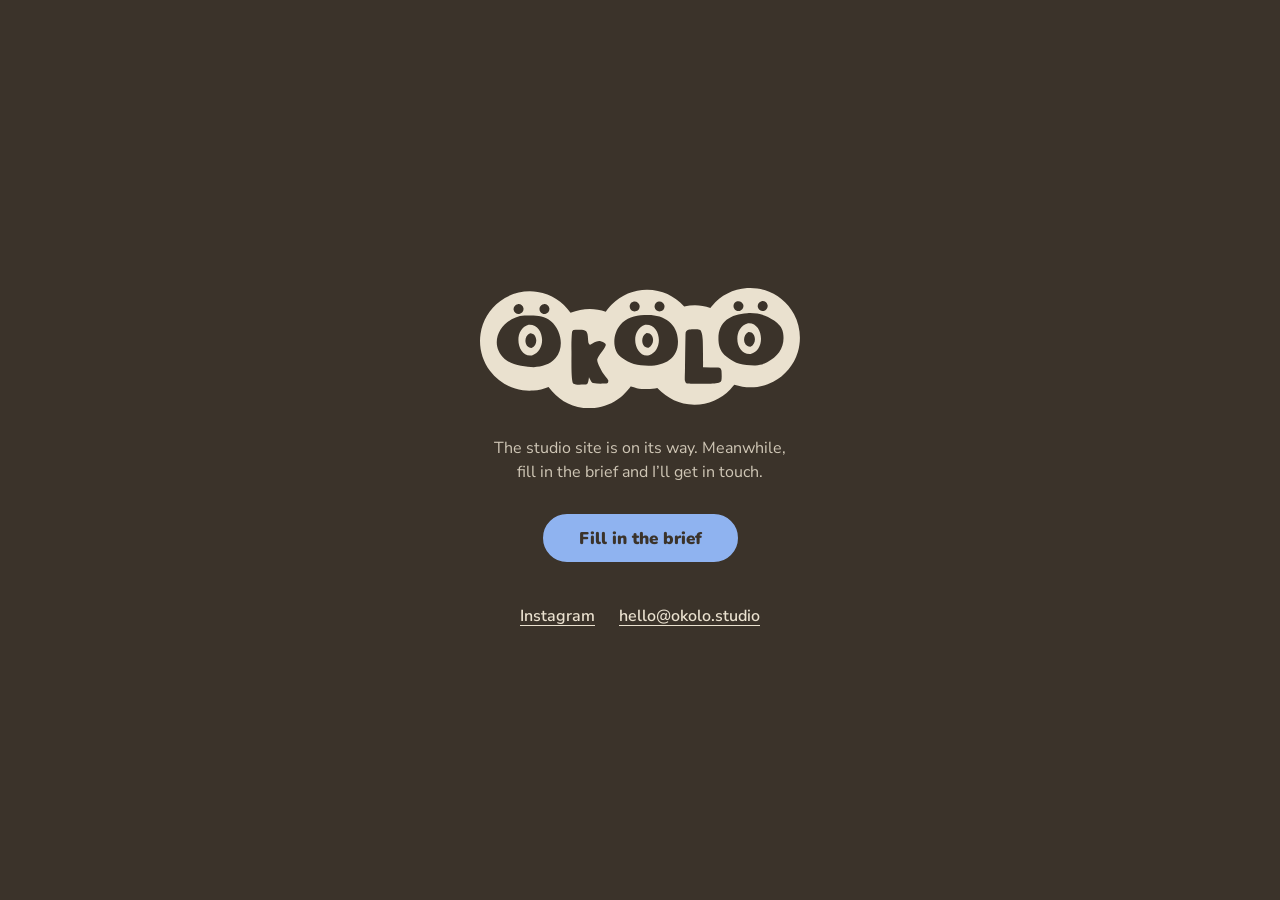
==== index.html @ d2aec889 "OKOLO Studio holding page, redirect from old brief link Co-Authored-By: Claude Opus 5.5 (1M context)" ====
<!doctype html>
<html lang="ru">
<head>
<meta charset="utf-8">
<meta name="viewport" content="width=device-width, initial-scale=1, viewport-fit=cover">
<title>OKOLO Studio</title>
<meta name="description" content="OKOLO Studio. Заполни бриф, и я свяжусь с тобой. / Fill in the brief and I’ll get in touch.">
<meta name="theme-color" content="#3B332A">
<link rel="icon" href="/assets/mark.svg" type="image/svg+xml">
<link rel="preconnect" href="https://fonts.googleapis.com"><link rel="preconnect" href="https://fonts.gstatic.com" crossorigin>
<link href="https://fonts.googleapis.com/css2?family=Nunito:wght@900&family=Nunito+Sans:opsz,wght@6..12,400;6..12,600&display=swap" rel="stylesheet">
<style>
:root{--cocoa:#3B332A;--cream:#EAE1CF;--sky:#8FB3F0}
*{box-sizing:border-box}html,body{margin:0;height:100%;background:var(--cocoa);color:var(--cream)}
body{font:400 16px/1.5 'Nunito Sans',system-ui,sans-serif;display:flex;flex-direction:column;align-items:center;justify-content:center;min-height:100dvh;padding:48px 24px calc(32px + env(safe-area-inset-bottom));text-align:center;gap:40px}
.logo{width:min(320px,78vw);height:auto;color:var(--cream)}
p{margin:0;max-width:440px;text-wrap:balance;opacity:.85}
.cta{display:inline-flex;align-items:center;justify-content:center;min-height:52px;padding:14px 36px;border-radius:999px;background:var(--sky);color:var(--cocoa);border:2px solid var(--cocoa);font:900 17px/1 'Nunito',sans-serif;text-decoration:none;touch-action:manipulation;transition:transform .12s}
.cta:active{transform:scale(.98)}
.links{display:flex;gap:24px;flex-wrap:wrap;justify-content:center;font-weight:600}
.links a{color:var(--cream);text-underline-offset:4px}
main{display:flex;flex-direction:column;align-items:center;gap:28px}
</style>
</head>
<body>
<main>
<div id="logo"></div><script src="/logo.js"></script><script>document.getElementById("logo").outerHTML = window.OKOLO_LOGO;</script>
<p lang="ru">Сайт студии скоро появится. А пока можно заполнить бриф, и я свяжусь с тобой.</p>
<p lang="en">The studio site is on its way. Meanwhile, fill in the brief and I’ll get in touch.</p>
<a class="cta" href="/brief/" id="cta">Заполнить бриф</a>
</main>
<script>if(!/^ru/i.test(navigator.language||"")){document.documentElement.lang="en";document.querySelector('p[lang=ru]').remove();document.getElementById("cta").textContent="Fill in the brief";}else document.querySelector('p[lang=en]').remove();</script>
<nav class="links"><a href="https://www.instagram.com/okolo.studio/" target="_blank" rel="noopener">Instagram</a><a href="mailto:hello@okolo.studio">hello@okolo.studio</a></nav>
</body>
</html>
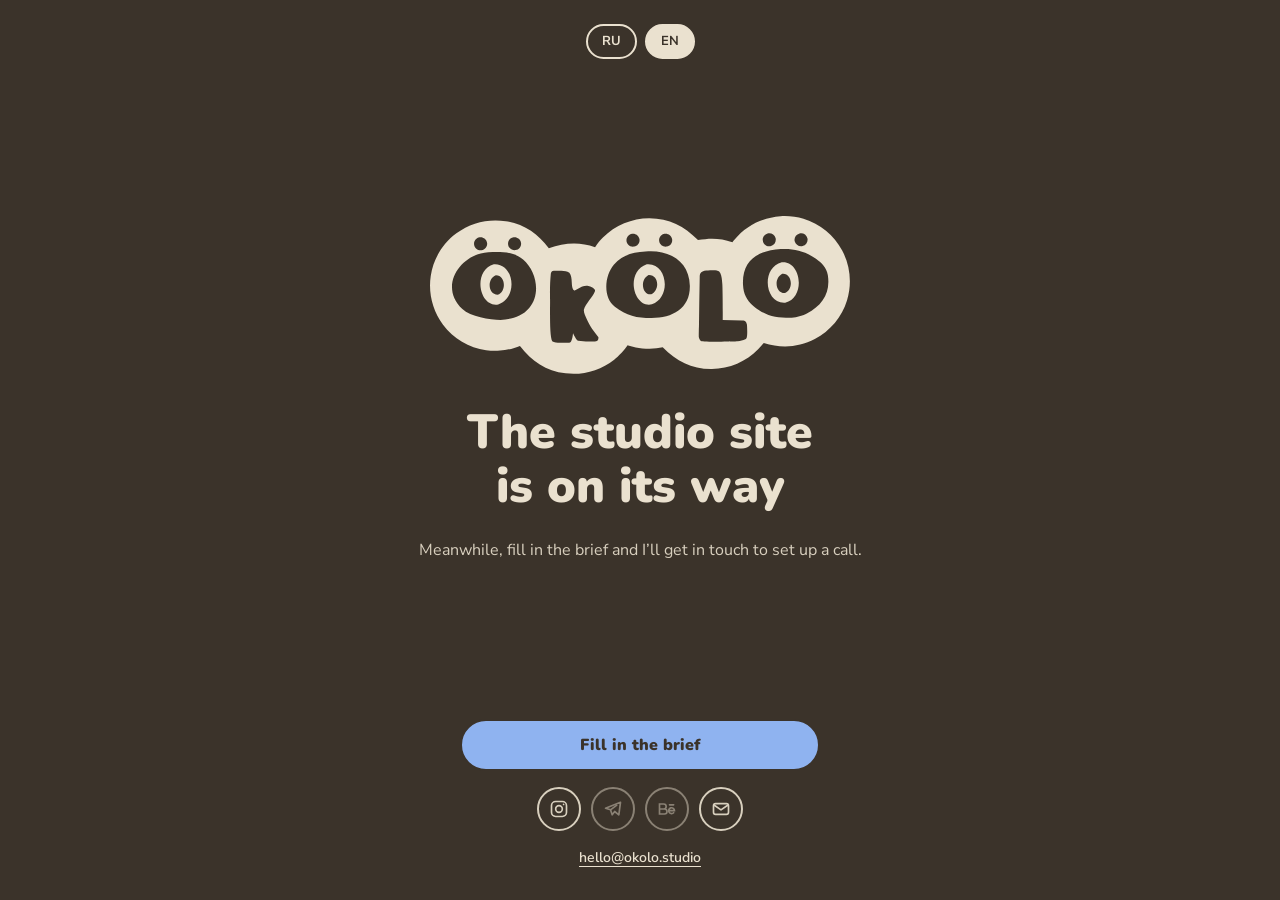
==== commit 9c0ca16c: "Homepage styled like the brief intro, email link Co-Authored-By: Claude Opus 5.5 (1M context) <norep" ====
--- a/index.html
+++ b/index.html
@@ -8,28 +8,56 @@
 <meta name="theme-color" content="#3B332A">
 <link rel="icon" href="/assets/mark.svg" type="image/svg+xml">
 <link rel="preconnect" href="https://fonts.googleapis.com"><link rel="preconnect" href="https://fonts.gstatic.com" crossorigin>
-<link href="https://fonts.googleapis.com/css2?family=Nunito:wght@900&family=Nunito+Sans:opsz,wght@6..12,400;6..12,600&display=swap" rel="stylesheet">
+<link href="https://fonts.googleapis.com/css2?family=Nunito:wght@900&family=Nunito+Sans:opsz,wght@6..12,400;6..12,600;6..12,700&display=swap" rel="stylesheet">
 <style>
-:root{--cocoa:#3B332A;--cream:#EAE1CF;--sky:#8FB3F0}
-*{box-sizing:border-box}html,body{margin:0;height:100%;background:var(--cocoa);color:var(--cream)}
-body{font:400 16px/1.5 'Nunito Sans',system-ui,sans-serif;display:flex;flex-direction:column;align-items:center;justify-content:center;min-height:100dvh;padding:48px 24px calc(32px + env(safe-area-inset-bottom));text-align:center;gap:40px}
-.logo{width:min(320px,78vw);height:auto;color:var(--cream)}
-p{margin:0;max-width:440px;text-wrap:balance;opacity:.85}
-.cta{display:inline-flex;align-items:center;justify-content:center;min-height:52px;padding:14px 36px;border-radius:999px;background:var(--sky);color:var(--cocoa);border:2px solid var(--cocoa);font:900 17px/1 'Nunito',sans-serif;text-decoration:none;touch-action:manipulation;transition:transform .12s}
+:root{--cocoa:#3B332A;--cream:#EAE1CF;--sky:#8FB3F0;--m:24px}
+@media(min-width:600px){:root{--m:48px}}
+*{box-sizing:border-box}html,body{margin:0;min-height:100%;background:var(--cocoa);color:var(--cream)}
+body{font:400 16px/1.5 'Nunito Sans',system-ui,sans-serif;hyphens:none}
+.screen{min-height:100vh;min-height:100dvh;display:flex;flex-direction:column;align-items:center;padding:calc(24px + env(safe-area-inset-top)) var(--m) calc(32px + env(safe-area-inset-bottom));text-align:center}
+.grow{flex:1}
+.lang{display:flex;gap:8px}
+.chip{font:700 13px/1 'Nunito Sans',sans-serif;border:2px solid var(--cream);color:var(--cream);background:none;border-radius:999px;padding:9px 14px;cursor:pointer;touch-action:manipulation}
+.chip[aria-pressed=true]{background:var(--cream);color:var(--cocoa)}
+.hero{display:flex;flex-direction:column;align-items:center;gap:24px;max-width:640px;width:100%}
+.logo{width:min(300px,80%);height:auto;color:var(--cream);margin-bottom:8px}
+@media(min-width:1024px){.logo{width:420px}}
+h1{font:900 clamp(28px,7.6vw,48px)/1.12 'Nunito',sans-serif;margin:0;text-wrap:balance}
+p{margin:0;max-width:520px;text-wrap:pretty;opacity:.9}
+.cta{display:flex;align-items:center;justify-content:center;width:100%;max-width:360px;min-height:52px;padding:14px 28px;border-radius:999px;background:var(--sky);color:var(--cocoa);border:2px solid var(--cocoa);font:900 16px/1 'Nunito',sans-serif;text-decoration:none;white-space:nowrap;touch-action:manipulation;transition:transform .12s}
 .cta:active{transform:scale(.98)}
-.links{display:flex;gap:24px;flex-wrap:wrap;justify-content:center;font-weight:600}
-.links a{color:var(--cream);text-underline-offset:4px}
-main{display:flex;flex-direction:column;align-items:center;gap:28px}
+.bottom{display:flex;flex-direction:column;align-items:center;gap:16px;width:100%}
+.socials{display:flex;gap:10px}
+.social{width:44px;height:44px;border-radius:50%;border:2px solid currentColor;display:grid;place-items:center;color:var(--cream);opacity:.9}
+.social svg{width:20px;height:20px}
+.social.soon{opacity:.45}
+.mail{color:var(--cream);font-weight:600;font-size:14px;text-underline-offset:4px}
+[data-l]{display:none}html[lang=ru] [data-l=ru],html[lang=en] [data-l=en]{display:revert}
 </style>
 </head>
 <body>
-<main>
-<div id="logo"></div><script src="/logo.js"></script><script>document.getElementById("logo").outerHTML = window.OKOLO_LOGO;</script>
-<p lang="ru">Сайт студии скоро появится. А пока можно заполнить бриф, и я свяжусь с тобой.</p>
-<p lang="en">The studio site is on its way. Meanwhile, fill in the brief and I’ll get in touch.</p>
-<a class="cta" href="/brief/" id="cta">Заполнить бриф</a>
+<main class="screen">
+  <div class="lang" role="group" aria-label="Язык / Language"><button class="chip" data-set="ru">RU</button><button class="chip" data-set="en">EN</button></div>
+  <div class="grow"></div>
+  <div class="hero">
+    <div id="logo"></div>
+    <h1><span data-l="ru">Сайт студии<br> скоро будет здесь</span><span data-l="en">The studio site<br> is on its way</span></h1>
+    <p><span data-l="ru">А пока можно заполнить бриф, и&nbsp;я свяжусь с&nbsp;тобой, чтобы договориться о&nbsp;созвоне.</span><span data-l="en">Meanwhile, fill in the brief and I’ll get in touch to set up a&nbsp;call.</span></p>
+  </div>
+  <div class="grow"></div>
+  <div class="bottom">
+    <a class="cta" href="/brief/"><span data-l="ru">Заполнить бриф</span><span data-l="en">Fill in the brief</span></a>
+    <div class="socials"><a class="social" href="https://www.instagram.com/okolo.studio/" target="_blank" rel="noopener" aria-label="Instagram"><svg viewBox="0 0 24 24" fill="none" stroke="currentColor" stroke-width="2"><rect x="3" y="3" width="18" height="18" rx="5"/><circle cx="12" cy="12" r="4"/><circle cx="17.5" cy="6.5" r="1" fill="currentColor" stroke="none"/></svg></a><span class="social soon" role="img" aria-label="Telegram · soon" title="Telegram · soon"><svg viewBox="0 0 24 24" fill="none" stroke="currentColor" stroke-width="2" stroke-linejoin="round"><path d="M21 4 3 11l6 2 2 6 3-4 5 4z"/><path d="m9 13 8-6"/></svg></span><span class="social soon" role="img" aria-label="Behance · soon" title="Behance · soon"><svg viewBox="0 0 24 24" fill="none" stroke="currentColor" stroke-width="2" stroke-linecap="round"><path d="M3 6h5a3 3 0 0 1 0 6H3zM3 12h6a3 3 0 0 1 0 6H3z"/><path d="M14 14h7a3.5 3.5 0 1 0-1 2.5M15 7h5"/></svg></span><a class="social" href="mailto:hello@okolo.studio" aria-label="hello@okolo.studio"><svg viewBox="0 0 24 24" fill="none" stroke="currentColor" stroke-width="2" stroke-linecap="round" stroke-linejoin="round"><rect x="3" y="5.5" width="18" height="13" rx="2.5"/><path d="M4 7.5 12 13l8-5.5"/></svg></a></div>
+    <a class="mail" href="mailto:hello@okolo.studio">hello@okolo.studio</a>
+  </div>
 </main>
-<script>if(!/^ru/i.test(navigator.language||"")){document.documentElement.lang="en";document.querySelector('p[lang=ru]').remove();document.getElementById("cta").textContent="Fill in the brief";}else document.querySelector('p[lang=en]').remove();</script>
-<nav class="links"><a href="https://www.instagram.com/okolo.studio/" target="_blank" rel="noopener">Instagram</a><a href="mailto:hello@okolo.studio">hello@okolo.studio</a></nav>
+<script src="/logo.js"></script>
+<script>
+document.getElementById('logo').outerHTML = window.OKOLO_LOGO;
+var saved; try { saved = localStorage.getItem('okolo-lang'); } catch (e) {}
+function setLang(l) { document.documentElement.lang = l; document.querySelectorAll('[data-set]').forEach(function (b) { b.setAttribute('aria-pressed', b.dataset.set === l); }); try { localStorage.setItem('okolo-lang', l); } catch (e) {} }
+setLang(saved || (/^ru/i.test(navigator.language || '') ? 'ru' : 'en'));
+document.querySelectorAll('[data-set]').forEach(function (b) { b.onclick = function () { setLang(b.dataset.set); }; });
+</script>
 </body>
 </html>
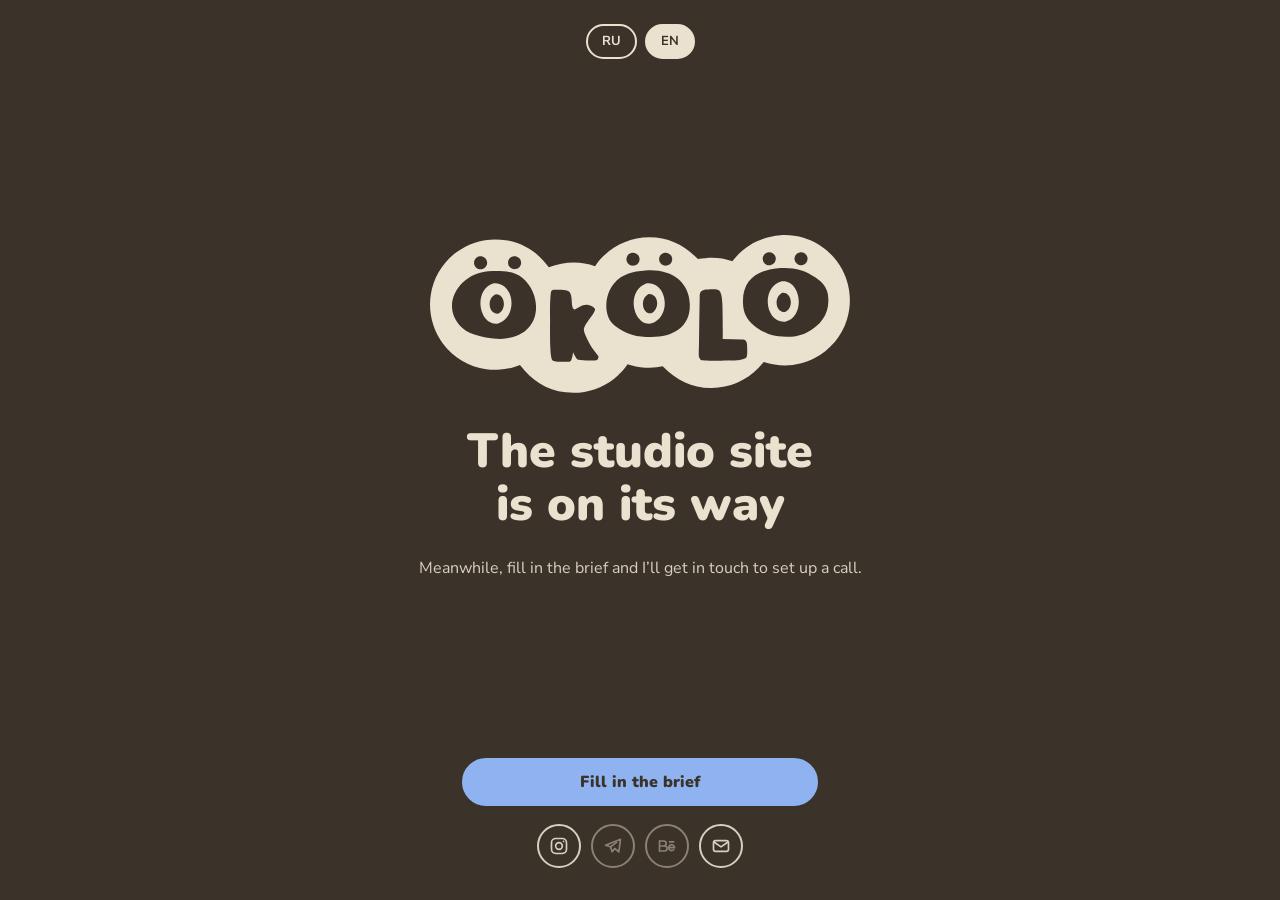
==== commit 529dee33: "Drop duplicate email text link Co-Authored-By: Claude Opus 5.5 (1M context) <noreply@anthropic.com> " ====
--- a/index.html
+++ b/index.html
@@ -48,7 +48,6 @@
   <div class="bottom">
     <a class="cta" href="/brief/"><span data-l="ru">Заполнить бриф</span><span data-l="en">Fill in the brief</span></a>
     <div class="socials"><a class="social" href="https://www.instagram.com/okolo.studio/" target="_blank" rel="noopener" aria-label="Instagram"><svg viewBox="0 0 24 24" fill="none" stroke="currentColor" stroke-width="2"><rect x="3" y="3" width="18" height="18" rx="5"/><circle cx="12" cy="12" r="4"/><circle cx="17.5" cy="6.5" r="1" fill="currentColor" stroke="none"/></svg></a><span class="social soon" role="img" aria-label="Telegram · soon" title="Telegram · soon"><svg viewBox="0 0 24 24" fill="none" stroke="currentColor" stroke-width="2" stroke-linejoin="round"><path d="M21 4 3 11l6 2 2 6 3-4 5 4z"/><path d="m9 13 8-6"/></svg></span><span class="social soon" role="img" aria-label="Behance · soon" title="Behance · soon"><svg viewBox="0 0 24 24" fill="none" stroke="currentColor" stroke-width="2" stroke-linecap="round"><path d="M3 6h5a3 3 0 0 1 0 6H3zM3 12h6a3 3 0 0 1 0 6H3z"/><path d="M14 14h7a3.5 3.5 0 1 0-1 2.5M15 7h5"/></svg></span><a class="social" href="mailto:hello@okolo.studio" aria-label="hello@okolo.studio"><svg viewBox="0 0 24 24" fill="none" stroke="currentColor" stroke-width="2" stroke-linecap="round" stroke-linejoin="round"><rect x="3" y="5.5" width="18" height="13" rx="2.5"/><path d="M4 7.5 12 13l8-5.5"/></svg></a></div>
-    <a class="mail" href="mailto:hello@okolo.studio">hello@okolo.studio</a>
   </div>
 </main>
 <script src="/logo.js"></script>
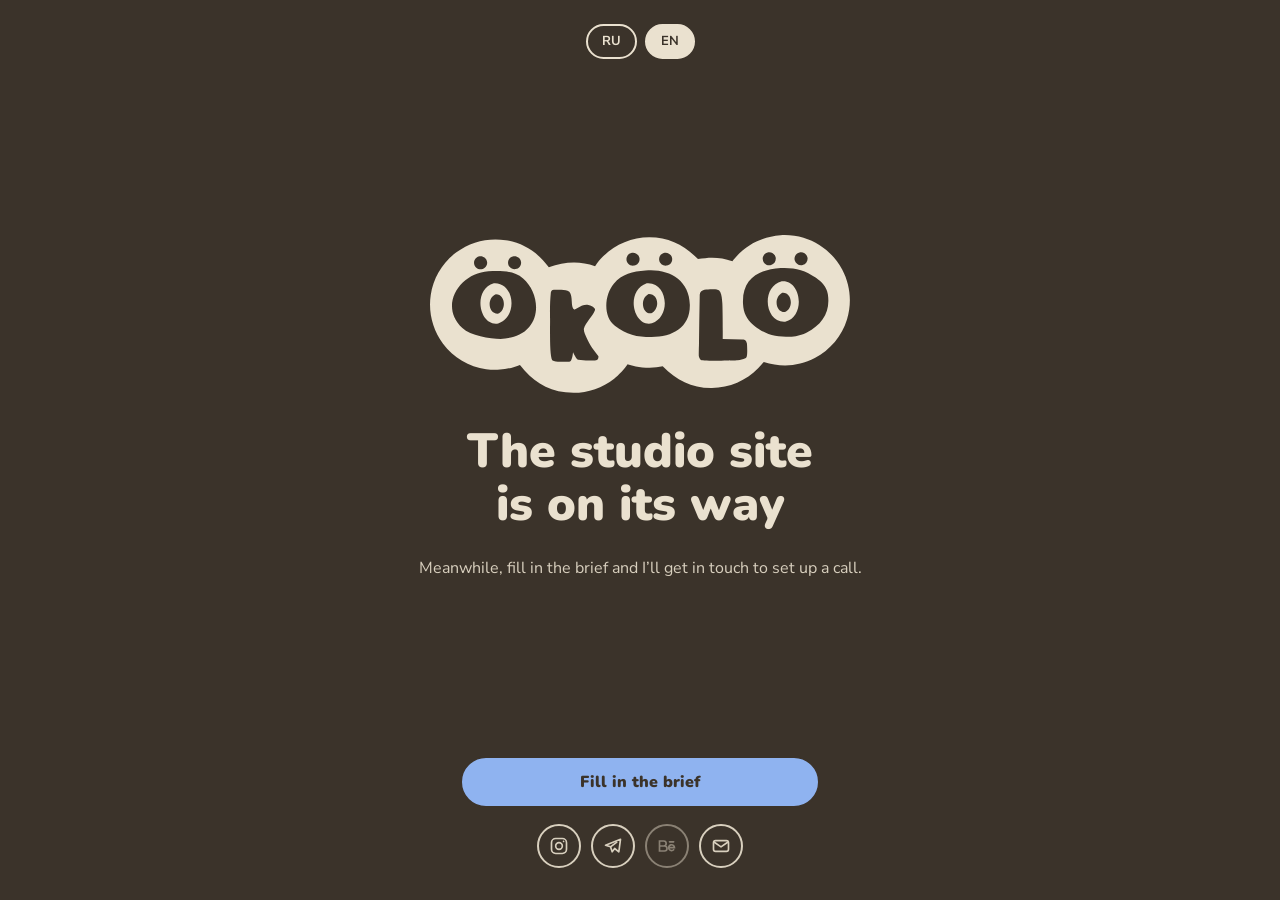
==== commit d05e6efc: "Telegram link live Co-Authored-By: Claude Opus 5.5 (1M context) <noreply@anthropic.com> Claude-Sessi" ====
--- a/index.html
+++ b/index.html
@@ -47,7 +47,7 @@
   <div class="grow"></div>
   <div class="bottom">
     <a class="cta" href="/brief/"><span data-l="ru">Заполнить бриф</span><span data-l="en">Fill in the brief</span></a>
-    <div class="socials"><a class="social" href="https://www.instagram.com/okolo.studio/" target="_blank" rel="noopener" aria-label="Instagram"><svg viewBox="0 0 24 24" fill="none" stroke="currentColor" stroke-width="2"><rect x="3" y="3" width="18" height="18" rx="5"/><circle cx="12" cy="12" r="4"/><circle cx="17.5" cy="6.5" r="1" fill="currentColor" stroke="none"/></svg></a><span class="social soon" role="img" aria-label="Telegram · soon" title="Telegram · soon"><svg viewBox="0 0 24 24" fill="none" stroke="currentColor" stroke-width="2" stroke-linejoin="round"><path d="M21 4 3 11l6 2 2 6 3-4 5 4z"/><path d="m9 13 8-6"/></svg></span><span class="social soon" role="img" aria-label="Behance · soon" title="Behance · soon"><svg viewBox="0 0 24 24" fill="none" stroke="currentColor" stroke-width="2" stroke-linecap="round"><path d="M3 6h5a3 3 0 0 1 0 6H3zM3 12h6a3 3 0 0 1 0 6H3z"/><path d="M14 14h7a3.5 3.5 0 1 0-1 2.5M15 7h5"/></svg></span><a class="social" href="mailto:hello@okolo.studio" aria-label="hello@okolo.studio"><svg viewBox="0 0 24 24" fill="none" stroke="currentColor" stroke-width="2" stroke-linecap="round" stroke-linejoin="round"><rect x="3" y="5.5" width="18" height="13" rx="2.5"/><path d="M4 7.5 12 13l8-5.5"/></svg></a></div>
+    <div class="socials"><a class="social" href="https://www.instagram.com/okolo.studio/" target="_blank" rel="noopener" aria-label="Instagram"><svg viewBox="0 0 24 24" fill="none" stroke="currentColor" stroke-width="2"><rect x="3" y="3" width="18" height="18" rx="5"/><circle cx="12" cy="12" r="4"/><circle cx="17.5" cy="6.5" r="1" fill="currentColor" stroke="none"/></svg></a><a class="social" href="https://t.me/okolo_studio" target="_blank" rel="noopener" aria-label="Telegram"><svg viewBox="0 0 24 24" fill="none" stroke="currentColor" stroke-width="2" stroke-linejoin="round"><path d="M21 4 3 11l6 2 2 6 3-4 5 4z"/><path d="m9 13 8-6"/></svg></a><span class="social soon" role="img" aria-label="Behance · soon" title="Behance · soon"><svg viewBox="0 0 24 24" fill="none" stroke="currentColor" stroke-width="2" stroke-linecap="round"><path d="M3 6h5a3 3 0 0 1 0 6H3zM3 12h6a3 3 0 0 1 0 6H3z"/><path d="M14 14h7a3.5 3.5 0 1 0-1 2.5M15 7h5"/></svg></span><a class="social" href="mailto:hello@okolo.studio" aria-label="hello@okolo.studio"><svg viewBox="0 0 24 24" fill="none" stroke="currentColor" stroke-width="2" stroke-linecap="round" stroke-linejoin="round"><rect x="3" y="5.5" width="18" height="13" rx="2.5"/><path d="M4 7.5 12 13l8-5.5"/></svg></a></div>
   </div>
 </main>
 <script src="/logo.js"></script>
